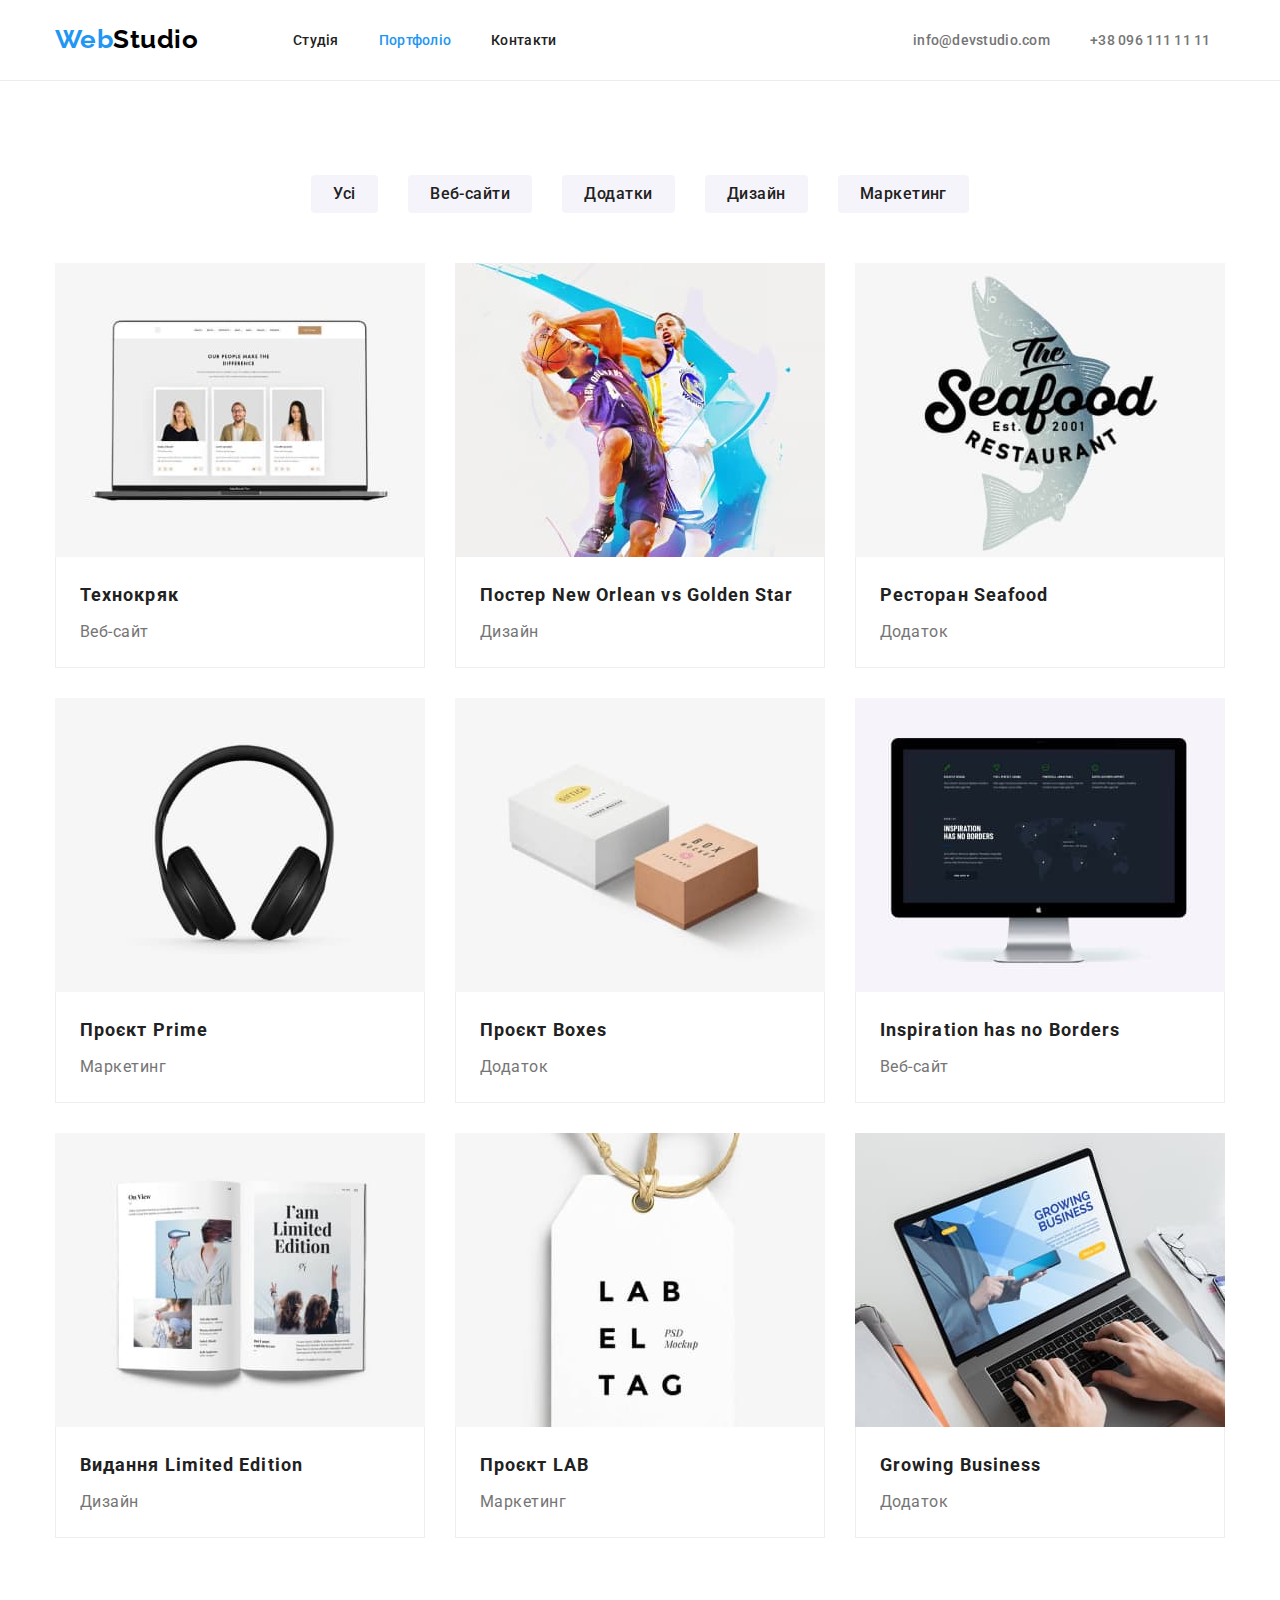
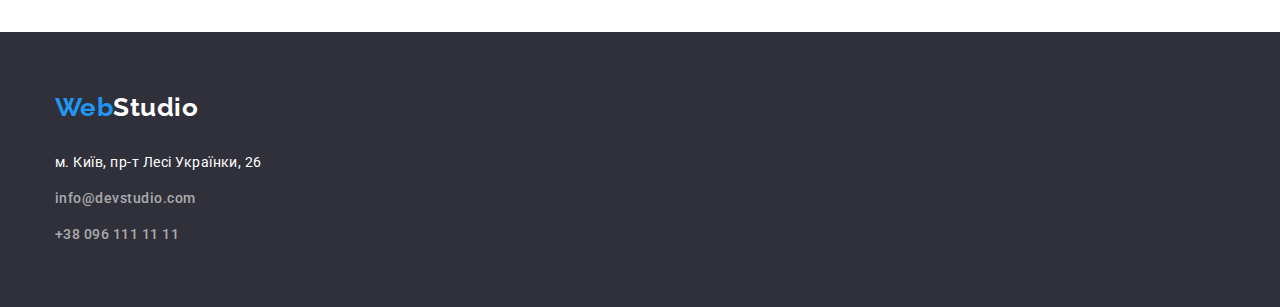
==== portfolio.html @ 02778cee "Added hero bcg image" ====
<!DOCTYPE html>
<html lang="uk">

<head>
    <meta charset="UTF-8">
    <meta http-equiv="X-UA-Compatible" content="IE=edge">
    <meta name="viewport" content="width=device-width, initial-scale=1.0">
    <title>Портфоліо</title>

    <!-- Fonts -->
    <link rel=" preconnect" href="https://fonts.googleapis.com">
    <link rel="preconnect" href="https://fonts.gstatic.com" crossorigin>
    <link
        href="https://fonts.googleapis.com/css2?family=Raleway:wght@700&family=Roboto:wght@400;500;700;900&display=swap"
        rel="stylesheet">

    <!-- Normalized styles -->
    <link rel="stylesheet" href="https://cdnjs.cloudflare.com/ajax/libs/modern-normalize/1.1.0/modern-normalize.min.css"
        integrity="sha512-wpPYUAdjBVSE4KJnH1VR1HeZfpl1ub8YT/NKx4PuQ5NmX2tKuGu6U/JRp5y+Y8XG2tV+wKQpNHVUX03MfMFn9Q=="
        crossorigin="anonymous" referrerpolicy="no-referrer" />

    <!-- CSS styles -->
    <link rel="stylesheet" href="./css/styles.css" />
</head>

<body>
    <!-- Шапка сайту-->
    <header class="page-header">
        <div class="container header-nav">
            <a href="./index.html" class="logo-accent link">Web<span class="logo-text">Studio</span></a>
            <nav class="site-nav">
                <ul class="list">
                    <li class="item">
                        <a href="./index.html" class="link">Студія</a>
                    </li>
                    <li class="item"><a href="./portfolio.html" class="link current">Портфоліо</a></li>
                    <li class="item">
                        <a href="" class="link">Контакти</a>
                    </li>
                </ul>
            </nav>
            <ul class="list contact-header">
                <li class="contact-item"><a href="mailto:info@devstudio.com" class="contact link">info@devstudio.com</a>
                </li>
                <li class="contact-item"><a href="tel:+380961111111" class="contact link">+38 096 111 11 11</a></li>
            </ul>
        </div>
    </header>
    <main>
        <!-- Герой -->
        <section class="section">
            <div class="container">
                <h1 class="visually-hidden">Фільтри</h1>
                <ul class="list filters">
                    <li>
                        <button type="button" class="button secondary">Усі</button>
                    </li>
                    <li>
                        <button type="button" class="button secondary">Веб-сайти</button>
                    </li>
                    <li>
                        <button type="button" class="button secondary">Додатки</button>
                    </li>
                    <li>
                        <button type="button" class="button secondary">Дизайн</button>
                    </li>
                    <li>
                        <button type="button" class="button secondary">Маркетинг</button>
                    </li>
                </ul>

                <h2 class="visually-hidden section-title">Портфоліо</h2>
                <ul class="list projects-list">
                    <li class="projects">
                        <img src="./images/tkriak.jpg" alt="Технокряк" width="370" height="294" />
                        <div class="description">
                            <h3 class="title">
                                Технокряк
                            </h3>
                            <p class="projects-item">Веб-сайт</p>
                        </div>
                    </li>
                    <li class="projects">
                        <img src="./images/norlean.jpg" alt="Постер New Orlean vs Golden Star" width="370"
                            height="294" />

                        <div class="description">
                            <h3 class="title">
                                Постер <span lang="en">New Orlean vs Golden Star</span>
                            </h3>
                            <p class="projects-item">Дизайн</p>
                        </div>
                    </li>
                    <li class="projects">
                        <img src="./images/sfood.jpg" alt="Ресторан Seafood" width="370" height="294" />

                        <div class="description">
                            <h3 class="title">
                                Ресторан <span lang="en">Seafood</span>
                            </h3>
                            <p class="projects-item">Додаток</p>
                        </div>
                    </li>
                    <li class="projects">
                        <img src="./images/primen.jpg" alt="Проєкт Prime" width="370" height="294" />

                        <div class="description">
                            <h3 class="title">
                                Проєкт <span lang="en">Prime</span>
                            </h3>
                            <p class="projects-item">Маркетинг</p>
                        </div>
                    </li>
                    <li class="projects">
                        <img src="./images/boxesn.jpg" alt="Проєкт Boxes" width="370" height="294" />

                        <div class="description">
                            <h3 class="title">
                                Проєкт <span lang="en">Boxes</span>
                            </h3>
                            <p class="projects-item">Додаток</p>
                        </div>
                    </li>
                    <li class="projects">
                        <img src="./images/inspirationn.jpg" alt="Inspiration has no Borders" width="370"
                            height="294" />

                        <div class="description">
                            <h3 lang="en" class="title">
                                Inspiration has no Borders
                            </h3>
                            <p class="projects-item">Веб-сайт</p>
                        </div>
                    </li>
                    <li class="projects">
                        <img src="./images/limited.jpg" alt="Видання Limited Edition" width="370" height="294" />

                        <div class="description">
                            <h3 class="title">
                                Видання <span lang="en">Limited Edition</span>
                            </h3>
                            <p class="projects-item">Дизайн</p>
                        </div>
                    </li>
                    <li class="projects">
                        <img src="./images/labn.jpg" alt="Проєкт LAB" width="370" height="294" />

                        <div class="description">
                            <h3 class="title">
                                Проєкт <span lang="en">LAB</span>
                            </h3>
                            <p class="projects-item">Маркетинг</p>
                        </div>
                    </li>
                    <li class="projects">
                        <img src="./images/gbusiness.jpg" alt="Growing Business" width="370" height="294" />

                        <div class="description">
                            <h3 lang="en" class="title">
                                Growing Business
                            </h3>
                            <p class="projects-item">Додаток</p>
                        </div>
                    </li>
                </ul>
            </div>
        </section>
    </main>
    <footer class="footer-bcg">
        <div class="container footer">
            <a href="./index.html" class="logo-accent link">Web<span class="logo-item">Studio</span></a>
            <address class="contacts">
                <ul class="list">
                    <li class="item"><a href="https://goo.gl/maps/yM6nULvQhRu8BXoZ7" target="_blank"
                            rel="noopener noreferrer nofollow" class="contact-map link">м. Київ,
                            пр-т Лесі Українки, 26</a></li>
                    <li class="item"><a href="mailto:info@devstudio.com"
                            class="contact accent link">info@devstudio.com</a>
                    </li>
                    <li class="item"><a href="tel:+380961111111" class="contact accent link">+38 096 111 11 11</a></li>
                </ul>
            </address>
        </div>
    </footer>
</body>

</html>
---- css/styles.css ----
html {
  box-sizing: border-box;
}

:root {
  --primary-text-color: #757575;
  --secondary-text-color: #ffffff;
  --accent-color: #2196f3;
  --logo-text-color: #000000;
  --primary-bcg-color: #ffffff;
  --footer-text-color: rgba(255, 255, 255, 0.6);
  --section-bcg-color: #f5f5f5;
  --title-text-color: #212121;

  --secondary-bcg-color: #2f303a;

  --team-section-bcg-color: #f5f4fa;
  --button-order-active: #188ce8;
  --filters-button-bcg-color: #f5f4fa;
}

body {
  margin: 0;
  background-color: var(--primary-bcg-color);
  color: var(--primary-text-color);
  font-family: Roboto, sans-serif;
  letter-spacing: 0.03em;
}

/* Utilities */

*,
*::before,
*::after {
  box-sizing: inherit;
}

h1,
h2,
h3,
h4,
h5,
h6,
p {
  margin-top: 0;
  max-width: 100%;
  height: auto;
}

img {
  display: block;
}

.list {
  display: flex;
  margin: 0;
  margin-left: auto;
  padding-left: 0;
  align-items: center;
  list-style: none;
}

.link {
  text-decoration: none;
}

.container {
  max-width: 1200px;
  padding-left: 15px;
  padding-right: 15px;
  margin-left: auto;
  margin-right: auto;
}

.visually-hidden {
  position: absolute;
  white-space: nowrap;
  width: 1px;
  height: 1px;
  overflow: hidden;
  border: 0;
  padding: 0;
  clip: rect(0 0 0 0);
  clip-path: inset(50%);
  margin: -1px;
}

.button {
  display: inline-block;
  border-radius: 4px;
  border: transparent;
  padding: 10px 24px;
  min-width: 67px;
  background-color: var(--accent-color);
  color: var(--secondary-text-color);
  cursor: pointer;
  font-family: inherit;
  text-align: center;
}

/* Page header */

.page-header {
  border-bottom: 1px solid #ececec;
}

.header-nav {
  display: flex;
  padding-top: 24px;
  padding-bottom: 25px;
  align-items: center;
}

/* Logo */

.logo-accent {
  width: 145px;
  color: var(--accent-color);
  font-family: Raleway, sans-serif;
  font-weight: 700;
  font-size: 26px;
  line-height: 1.19;
  letter-spacing: inherit;
}

.logo-text {
  color: var(--logo-text-color);
}

/* Navigation */

.site-nav .item:first-child {
  margin-left: 93px;
}
.site-nav .item {
  display: block;
  min-width: 45px;
}

.site-nav .list {
  display: flex;
}

.site-nav .item:not(:last-child) {
  margin-right: 40px;
}

.site-nav .link {
  color: var(--title-text-color);
  font-weight: 500;
  font-size: 14px;
  line-height: 1.14;
  letter-spacing: 0.02em;
}

.site-nav .link:hover,
.site-nav .link:focus {
  color: var(--accent-color);
}

.site-nav .link.current {
  color: var(--accent-color);
}
/* Address */

.header-nav .contact-item + .contact-item {
  margin-left: 40px;
}

.contact {
  color: var(--primary-text-color);
  font-weight: 500;
  font-size: 14px;
  line-height: 1.14;
  letter-spacing: 0.02em;
}

.contact:hover,
.contact:focus {
  color: var(--accent-color);
}

.contact-item {
  display: block;
  min-width: 135px;
}

/* Hero */

.section.hero {
  max-width: 1600px;
  max-height: 600px;
  margin-left: auto;
  margin-right: auto;
  padding-top: 200px;
  padding-bottom: 200px;
  background-image: linear-gradient(
      to right,
      rgba(47, 48, 58, 0.4),
      rgba(47, 48, 58, 0.4)
    ),
    url("../images/herobackpicture.jpg");
  background-repeat: no-repeat;
  background-position: center;
  background-size: cover;
}

.hero {
  background-color: var(--secondary-bcg-color);
  color: var(--secondary-text-color);
  text-align: center;
}

.hero-title {
  display: block;
  margin-left: auto;
  margin-right: auto;
  margin-bottom: 30px;
  width: 696px;
  color: var(--secondary-color);
  font-weight: 900;
  font-size: 44px;
  line-height: 1.36;
  letter-spacing: 0.06em;
  text-transform: uppercase;
}

.button.primary {
  font-weight: 700;
  font-size: 16px;
  line-height: 1.88;
  letter-spacing: 0.06em;
}

.button.primary:hover,
.button.primary:focus {
  background-color: var(--button-order-active);
}

/* Features */

.section {
  padding: 94px 0;
}

.features {
  display: flex;
  flex-wrap: wrap;
  column-gap: 30px;
  row-gap: 10px;
}

.features .item {
  flex-basis: calc((100% - 90px) / 4);
}

.title {
  color: var(--title-text-color);
  font-weight: 700;
  font-size: 14px;
  line-height: 1.14;
  text-transform: uppercase;
}

.heading {
  margin-bottom: 50px;
  color: var(--title-text-color);
  font-weight: 700;
  font-size: 36px;
  line-height: 1.16;
  text-align: center;
}

.section-text {
  font-size: 14px;
  line-height: 1.71;
}

/* What we do */
.work {
  padding-top: 0;
}

.work-type {
  display: flex;
  flex-wrap: wrap;
  column-gap: 30px;
}
.work-type .item {
  flex-basis: calc((100% - 90px) / 3);
}

/* Team */

.section.team {
  background-color: var(--team-section-bcg-color);
}

.team {
  display: flex;
  flex-wrap: wrap;
  column-gap: 30px;
  text-align: center;
}

.team-card {
  flex-basis: calc((100% - 90px) / 4);
  background-color: var(--primary-bcg-color);
}

.card {
  margin-bottom: 30px;
}

.team-card .title {
  margin-bottom: 10px;
  font-weight: 500;
  font-size: 16px;
  line-height: 1.18;
  text-transform: none;
}

.team-card .item {
  margin-bottom: 30px;
  font-size: 16px;
  line-height: 1.18;
}

/* Footer */
.footer-bcg {
  background-color: var(--secondary-bcg-color);
}

.container.footer {
  padding-top: 60px;
  padding-bottom: 60px;
}

.footer-bcg .list {
  display: block;
}

.logo-item {
  color: var(--secondary-text-color);
}

.contacts {
  font-style: normal;
  font-size: 14px;
  line-height: 1.71;
}

.footer-bcg .item:not(:last-child) {
  padding-bottom: 12px;
}

.footer-bcg .item:first-child {
  padding-top: 28px;
}

.contact-map {
  color: var(--secondary-text-color);
}

.contact.accent {
  color: var(--footer-text-color);
  letter-spacing: inherit;
}

/* Page Portfolio */

/* Filter buttons */

.list.filters {
  display: flex;
  justify-content: center;
  margin-bottom: 50px;
  gap: 30px;
}

.secondary {
  padding: 6px 22px;
  background-color: var(--filters-button-bcg-color);
  color: var(--title-text-color);
  font-weight: 500;
  font-size: 16px;
  line-height: 1.62;
  letter-spacing: inherit;
}

.button.secondary:hover,
.button.secondary:focus {
  background: var(--accent-color);
  color: var(--secondary-text-color);
}

/* Projects */

.projects {
  background-color: var(--primary-bcg-color);
  text-align: left;
}

.projects-list {
  display: flex;
  flex-wrap: wrap;
  column-gap: 30px;
  row-gap: 30px;
}

.projects-list .projects {
  flex-basis: calc((100% - 90px) / 9);
}

.projects .description {
  display: block;
  padding: 20px 24px;
  border-bottom: 1px solid #eeeeee;
  border-left: 1px solid #eeeeee;
  border-right: 1px solid #eeeeee;
}

.projects .title {
  margin-bottom: 4px;
  font-weight: 700;
  font-size: 18px;
  line-height: 2;
  letter-spacing: 0.06em;
  text-transform: none;
}

.projects-item {
  margin: 0;
  font-size: 16px;
  line-height: 1.88;
}
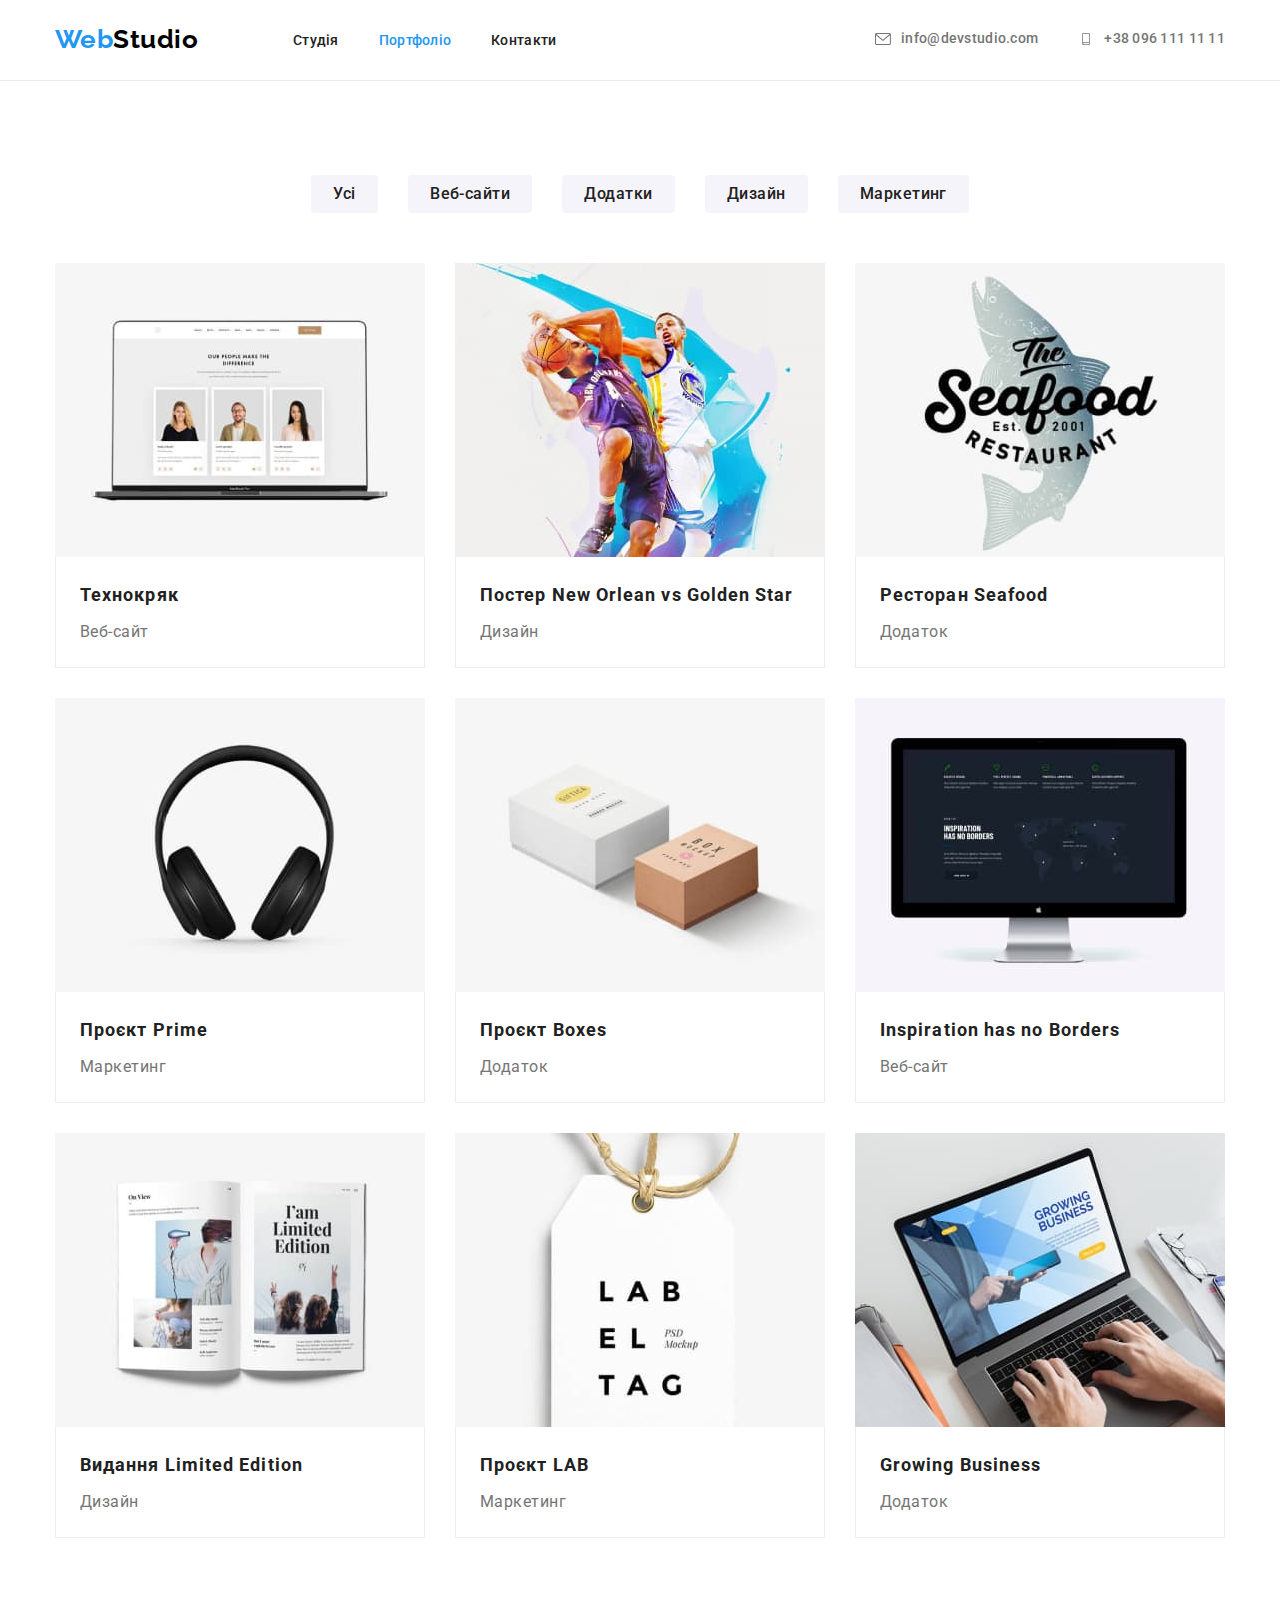
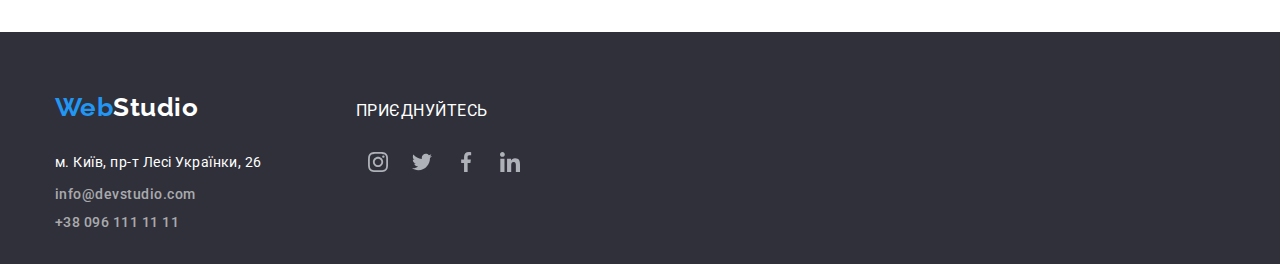
==== commit a7359cc9: "Updated all styles, added flex model" ====
--- a/portfolio.html
+++ b/portfolio.html
@@ -8,6 +8,7 @@
     <title>Портфоліо</title>
 
     <!-- Fonts -->
+
     <link rel=" preconnect" href="https://fonts.googleapis.com">
     <link rel="preconnect" href="https://fonts.gstatic.com" crossorigin>
     <link
@@ -15,16 +16,19 @@
         rel="stylesheet">
 
     <!-- Normalized styles -->
+
     <link rel="stylesheet" href="https://cdnjs.cloudflare.com/ajax/libs/modern-normalize/1.1.0/modern-normalize.min.css"
         integrity="sha512-wpPYUAdjBVSE4KJnH1VR1HeZfpl1ub8YT/NKx4PuQ5NmX2tKuGu6U/JRp5y+Y8XG2tV+wKQpNHVUX03MfMFn9Q=="
         crossorigin="anonymous" referrerpolicy="no-referrer" />
 
     <!-- CSS styles -->
+
     <link rel="stylesheet" href="./css/styles.css" />
 </head>
 
 <body>
     <!-- Шапка сайту-->
+
     <header class="page-header">
         <div class="container header-nav">
             <a href="./index.html" class="logo-accent link">Web<span class="logo-text">Studio</span></a>
@@ -39,15 +43,28 @@
                     </li>
                 </ul>
             </nav>
-            <ul class="list contact-header">
-                <li class="contact-item"><a href="mailto:info@devstudio.com" class="contact link">info@devstudio.com</a>
+            <ul class="list">
+                <li class="contact-item">
+                    <a href="mailto:info@devstudio.com" class="contact link">
+                        <svg class="contact-icon" width="16" height="12">
+                            <use href="./images/icons.svg#icon-envelope"></use>
+                        </svg>
+                        info@devstudio.com</a>
                 </li>
-                <li class="contact-item"><a href="tel:+380961111111" class="contact link">+38 096 111 11 11</a></li>
+                <li class="contact-item">
+                    <a href="tel:+380961111111" class="contact link">
+                        <svg class="contact-icon" width="16" height="12">
+                            <use href="./images/icons.svg#icon-smartphone"></use>
+                        </svg>
+                        +38 096 111 11 11</a>
+                </li>
             </ul>
         </div>
     </header>
     <main>
+
         <!-- Герой -->
+
         <section class="section">
             <div class="container">
                 <h1 class="visually-hidden">Фільтри</h1>
@@ -168,18 +185,58 @@
     </main>
     <footer class="footer-bcg">
         <div class="container footer">
-            <a href="./index.html" class="logo-accent link">Web<span class="logo-item">Studio</span></a>
-            <address class="contacts">
+            <div>
+                <a href="./index.html" class="logo-accent link">Web<span class="logo-item">Studio</span></a>
+                <address class="contacts">
+                    <ul class="list">
+                        <li class="item"><a href="https://goo.gl/maps/cyM6nULvQhRu8BXoZ7" target="_blank"
+                                rel="noopener noreferrer nofollow" class="contact-map link">м. Київ,
+                                пр-т Лесі Українки, 26</a></li>
+                        <li class="item"><a href="mailto:info@devstudio.com"
+                                class="contact accent link">info@devstudio.com</a>
+                        </li>
+                        <li class="item"><a href="tel:+380961111111" class="contact accent link">+38 096 111 11 11</a>
+                        </li>
+                    </ul>
+                </address>
+            </div>
+            <div class="social-footer">
+                <p class="social-text">приєднуйтесь</p>
                 <ul class="list">
-                    <li class="item"><a href="https://goo.gl/maps/yM6nULvQhRu8BXoZ7" target="_blank"
-                            rel="noopener noreferrer nofollow" class="contact-map link">м. Київ,
-                            пр-т Лесі Українки, 26</a></li>
-                    <li class="item"><a href="mailto:info@devstudio.com"
-                            class="contact accent link">info@devstudio.com</a>
-                    </li>
-                    <li class="item"><a href="tel:+380961111111" class="contact accent link">+38 096 111 11 11</a></li>
-                </ul>
-            </address>
+                    <li>
+                        <a href="" class="social-link">
+                            <svg width="20" height="20">
+                                <use href="./images/icons.svg#icon-instagram">
+                                </use>
+                            </svg>
+                        </a>
+                    </li>
+                    <li>
+                        <a href="" class="social-link">
+                            <svg width="20" height="20">
+                                <use href="./images/icons.svg#icon-twitter">
+                                </use>
+                            </svg>
+                        </a>
+                    </li>
+                    <li>
+                        <a href="" class="social-link">
+                            <svg width="20" height="20">
+                                <use href="./images/icons.svg#icon-facebook">
+                                </use>
+                            </svg>
+                        </a>
+                    </li>
+                    <li>
+                        <a href="" class="social-link">
+                            <svg width="20" height="20">
+                                <use href="./images/icons.svg#icon-linkedin">
+                                </use>
+                            </svg>
+                        </a>
+                    </li>
+                </ul>
+            </div>
         </div>
     </footer>
 </body>
--- a/css/styles.css
+++ b/css/styles.css
@@ -11,12 +11,12 @@
   --footer-text-color: rgba(255, 255, 255, 0.6);
   --section-bcg-color: #f5f5f5;
   --title-text-color: #212121;
-
   --secondary-bcg-color: #2f303a;
-
-  --team-section-bcg-color: #f5f4fa;
   --button-order-active: #188ce8;
-  --filters-button-bcg-color: #f5f4fa;
+  --tertiary-bcg-color: #f5f4fa;
+  --icon-text: #afb1b8;
+  --border-color: #ececec;
+  --projects-border-color: #eeeeee;
 }
 
 body {
@@ -65,7 +65,7 @@
 }
 
 .container {
-  max-width: 1200px;
+  width: 1200px;
   padding-left: 15px;
   padding-right: 15px;
   margin-left: auto;
@@ -101,7 +101,7 @@
 /* Page header */
 
 .page-header {
-  border-bottom: 1px solid #ececec;
+  border-bottom: 1px solid var(--border-color);
 }
 
 .header-nav {
@@ -132,6 +132,7 @@
 .site-nav .item:first-child {
   margin-left: 93px;
 }
+
 .site-nav .item {
   display: block;
   min-width: 45px;
@@ -168,6 +169,11 @@
 }
 
 .contact {
+  display: flex;
+  margin-left: auto;
+  justify-content: center;
+  align-items: center;
+  min-width: 135px;
   color: var(--primary-text-color);
   font-weight: 500;
   font-size: 14px;
@@ -180,9 +186,14 @@
   color: var(--accent-color);
 }
 
-.contact-item {
-  display: block;
-  min-width: 135px;
+.contact-icon {
+  margin-right: 10px;
+  fill: currentColor;
+}
+
+.contact-icon:hover,
+.contact-icon.focus {
+  fill: currentColor;
 }
 
 /* Hero */
@@ -248,10 +259,23 @@
   flex-wrap: wrap;
   column-gap: 30px;
   row-gap: 10px;
+  align-items: flex-start;
 }
 
 .features .item {
   flex-basis: calc((100% - 90px) / 4);
+}
+
+.features-container {
+  margin-bottom: 30px;
+  width: 270px;
+  height: 120px;
+  border-radius: 4px;
+  background-color: var(--tertiary-bcg-color);
+}
+
+.features-icon {
+  margin: 25px 100px;
 }
 
 .title {
@@ -277,6 +301,7 @@
 }
 
 /* What we do */
+
 .work {
   padding-top: 0;
 }
@@ -286,6 +311,7 @@
   flex-wrap: wrap;
   column-gap: 30px;
 }
+
 .work-type .item {
   flex-basis: calc((100% - 90px) / 3);
 }
@@ -293,7 +319,7 @@
 /* Team */
 
 .section.team {
-  background-color: var(--team-section-bcg-color);
+  background-color: var(--tertiary-bcg-color);
 }
 
 .team {
@@ -305,7 +331,10 @@
 
 .team-card {
   flex-basis: calc((100% - 90px) / 4);
+  border-radius: 0px 0px 4px 4px;
   background-color: var(--primary-bcg-color);
+  box-shadow: 0px 1px 3px rgba(0, 0, 0, 0.12), 0px 1px 1px rgba(0, 0, 0, 0.14),
+    0px 2px 1px rgba(0, 0, 0, 0.2);
 }
 
 .card {
@@ -320,15 +349,102 @@
   text-transform: none;
 }
 
-.team-card .item {
-  margin-bottom: 30px;
+.team-card-item {
+  margin-bottom: 0;
   font-size: 16px;
   line-height: 1.18;
 }
 
+.social-container {
+  margin: 0 32px 30px 32px;
+  min-width: 206px;
+  min-height: 44px;
+  align-items: center;
+  justify-content: center;
+}
+
+.social-link {
+  display: flex;
+  width: 44px;
+  height: 44px;
+  justify-content: center;
+  align-items: center;
+  border-radius: 50%;
+  fill: var(--icon-text);
+}
+
+.social-item:not(:last-child) {
+  margin-right: 30px;
+}
+
+.social-link:hover {
+  fill: var(--secondary-text-color);
+  background-color: var(--accent-color);
+}
+
+/* Our clients */
+
+.clients {
+  display: flex;
+  flex-wrap: wrap;
+  column-gap: 30px;
+  margin-left: auto;
+  margin-right: auto;
+  justify-content: center;
+  align-items: center;
+}
+
+.clients-link {
+  display: flex;
+  flex-basis: calc((100% - 150px) / 6);
+  padding: 16px 32px;
+  width: 170px;
+  height: 92px;
+  border: 1px solid var(--icon-text);
+  border-radius: 4px;
+  color: var(--icon-text);
+}
+
+.clients-link:hover,
+.clients-link:focus {
+  border: 1px solid var(--accent-color);
+  color: var(--accent-color);
+}
+
+.clients-icon {
+  fill: currentColor;
+}
+
 /* Footer */
+
 .footer-bcg {
   background-color: var(--secondary-bcg-color);
+}
+
+.footer {
+  display: flex;
+  align-items: baseline;
+}
+
+.footer .contact {
+  display: block;
+  margin-left: auto;
+  min-width: 135px;
+  color: var(--primary-text-color);
+  font-weight: 500;
+  font-size: 14px;
+  line-height: 1.14;
+  letter-spacing: 0.02em;
+}
+
+.contacts .list {
+  display: block;
+}
+
+.social-svg {
+  margin-left: 70px;
+  width: 206px;
+  height: 80px;
 }
 
 .container.footer {
@@ -336,15 +452,13 @@
   padding-bottom: 60px;
 }
 
-.footer-bcg .list {
-  display: block;
-}
-
 .logo-item {
   color: var(--secondary-text-color);
 }
 
 .contacts {
+  width: 231px;
+  height: 81px;
   font-style: normal;
   font-size: 14px;
   line-height: 1.71;
@@ -367,6 +481,22 @@
   letter-spacing: inherit;
 }
 
+/* Social */
+
+.social-footer {
+  margin-left: 70px;
+}
+
+.social-text {
+  margin-bottom: 20px;
+  text-transform: uppercase;
+  color: var(--secondary-text-color);
+}
+
+.social-footer ul {
+  display: flex;
+}
+
 /* Page Portfolio */
 
 /* Filter buttons */
@@ -380,7 +510,7 @@
 
 .secondary {
   padding: 6px 22px;
-  background-color: var(--filters-button-bcg-color);
+  background-color: var(--tertiary-bcg-color);
   color: var(--title-text-color);
   font-weight: 500;
   font-size: 16px;
@@ -392,6 +522,8 @@
 .button.secondary:focus {
   background: var(--accent-color);
   color: var(--secondary-text-color);
+  box-shadow: 0px 3px 1px rgba(0, 0, 0, 0.1), 0px 1px 2px rgba(0, 0, 0, 0.08),
+    0px 2px 2px rgba(0, 0, 0, 0.12);
 }
 
 /* Projects */
@@ -401,6 +533,12 @@
   text-align: left;
 }
 
+.projects:hover,
+.projects:focus {
+  box-shadow: 0px 1px 1px rgba(0, 0, 0, 0.12), 0px 4px 4px rgba(0, 0, 0, 0.06),
+    1px 4px 6px rgba(0, 0, 0, 0.16);
+}
+
 .projects-list {
   display: flex;
   flex-wrap: wrap;
@@ -415,9 +553,9 @@
 .projects .description {
   display: block;
   padding: 20px 24px;
-  border-bottom: 1px solid #eeeeee;
-  border-left: 1px solid #eeeeee;
-  border-right: 1px solid #eeeeee;
+  border-bottom: 1px solid var(--projects-border-color);
+  border-left: 1px solid var(--projects-border-color);
+  border-right: 1px solid var(--projects-border-color);
 }
 
 .projects .title {
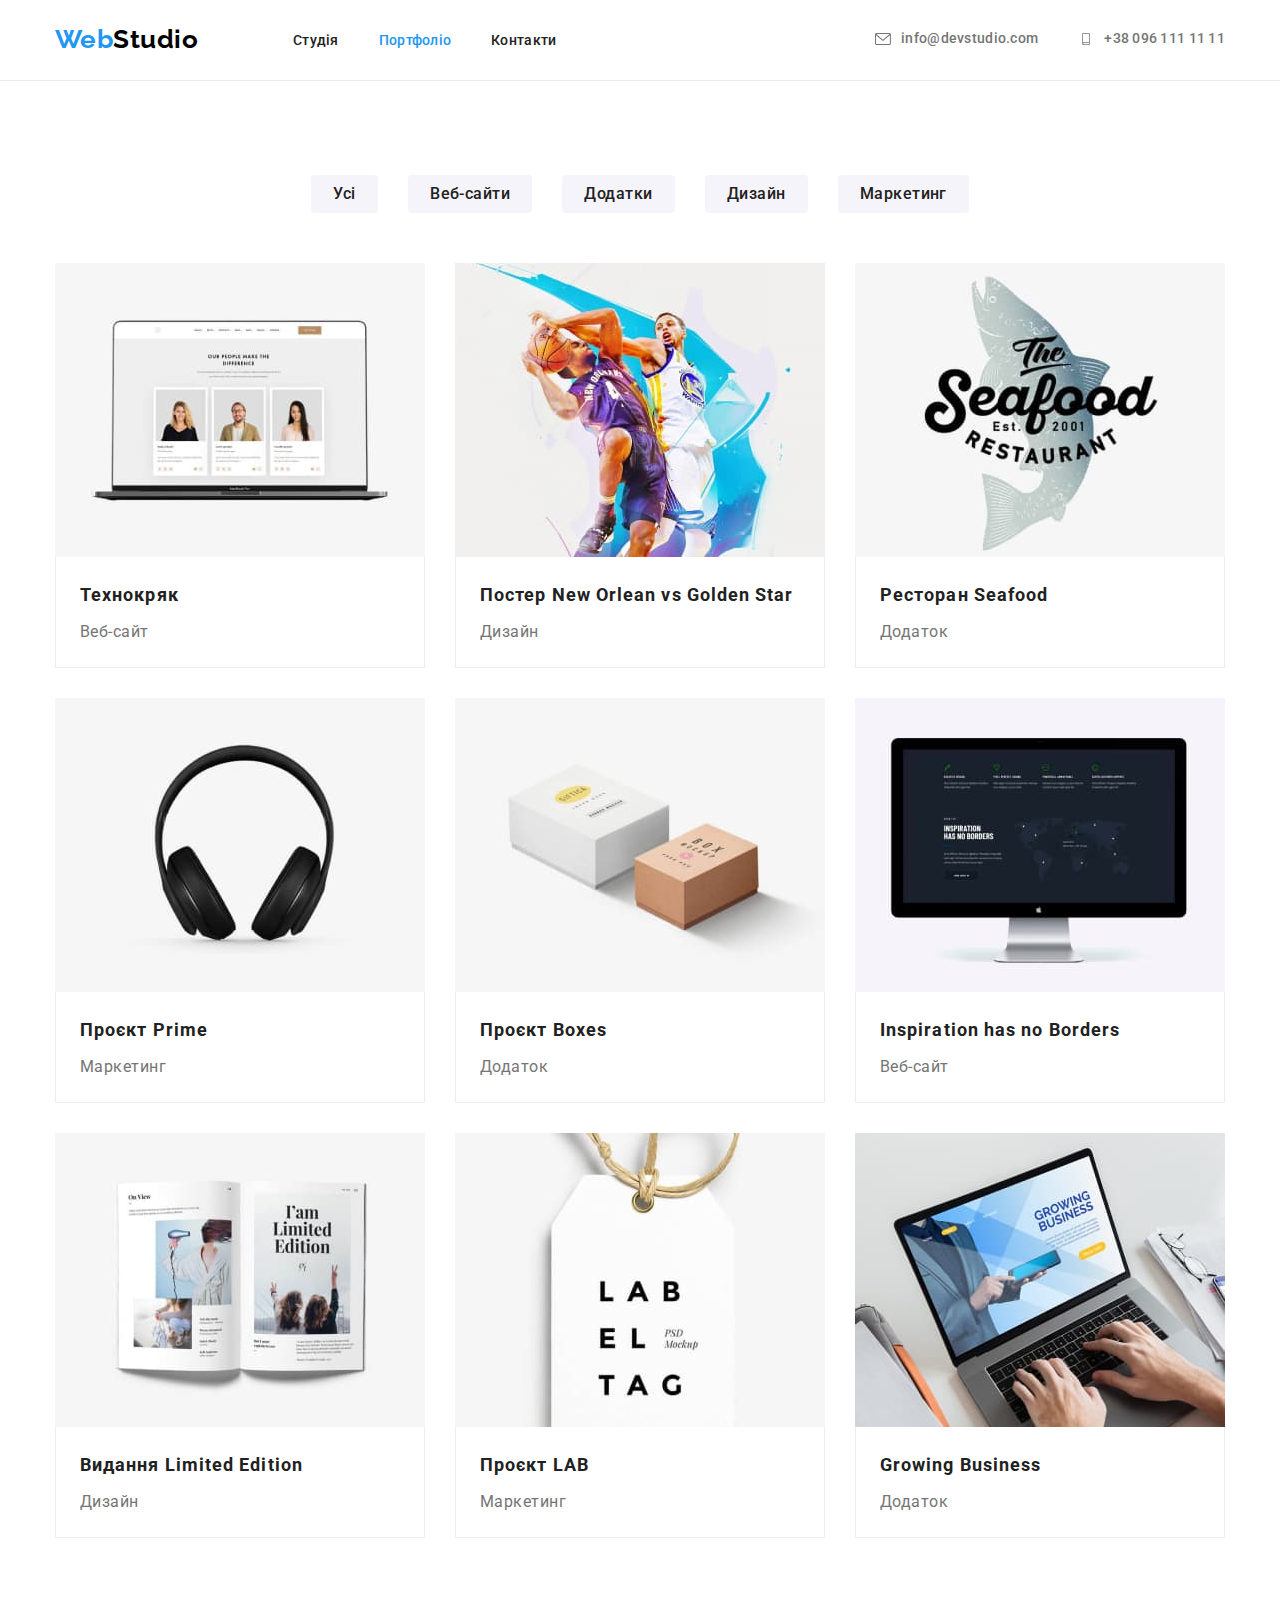
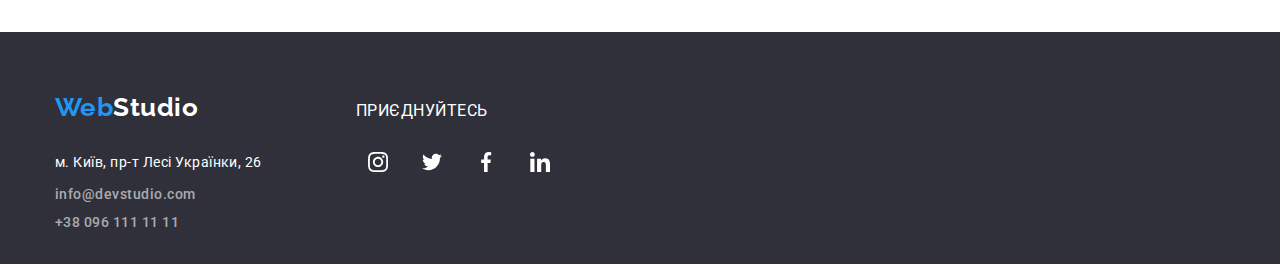
==== commit 74bacfa8: "Updated sosial links, footer social links" ====
--- a/portfolio.html
+++ b/portfolio.html
@@ -189,7 +189,7 @@
                 <a href="./index.html" class="logo-accent link">Web<span class="logo-item">Studio</span></a>
                 <address class="contacts">
                     <ul class="list">
-                        <li class="item"><a href="https://goo.gl/maps/cyM6nULvQhRu8BXoZ7" target="_blank"
+                        <li class="item"><a href="https://goo.gl/maps/v6efsquLe5E1oQyRA" target="_blank"
                                 rel="noopener noreferrer nofollow" class="contact-map link">м. Київ,
                                 пр-т Лесі Українки, 26</a></li>
                         <li class="item"><a href="mailto:info@devstudio.com"
@@ -202,7 +202,7 @@
             </div>
             <div class="social-footer">
                 <p class="social-text">приєднуйтесь</p>
-                <ul class="list">
+                <ul class="list social-item">
                     <li>
                         <a href="" class="social-link">
                             <svg width="20" height="20">
--- a/css/styles.css
+++ b/css/styles.css
@@ -373,8 +373,12 @@
   fill: var(--icon-text);
 }
 
-.social-item:not(:last-child) {
-  margin-right: 30px;
+.team .social-item {
+  justify-content: center;
+}
+
+.social-item {
+  gap: 10px;
 }
 
 .social-link:hover {
@@ -485,16 +489,16 @@
 
 .social-footer {
   margin-left: 70px;
+  color: var(--secondary-text-color);
 }
 
 .social-text {
   margin-bottom: 20px;
   text-transform: uppercase;
-  color: var(--secondary-text-color);
-}
-
-.social-footer ul {
-  display: flex;
+}
+
+.social-footer .social-link {
+  fill: var(--secondary-text-color);
 }
 
 /* Page Portfolio */
